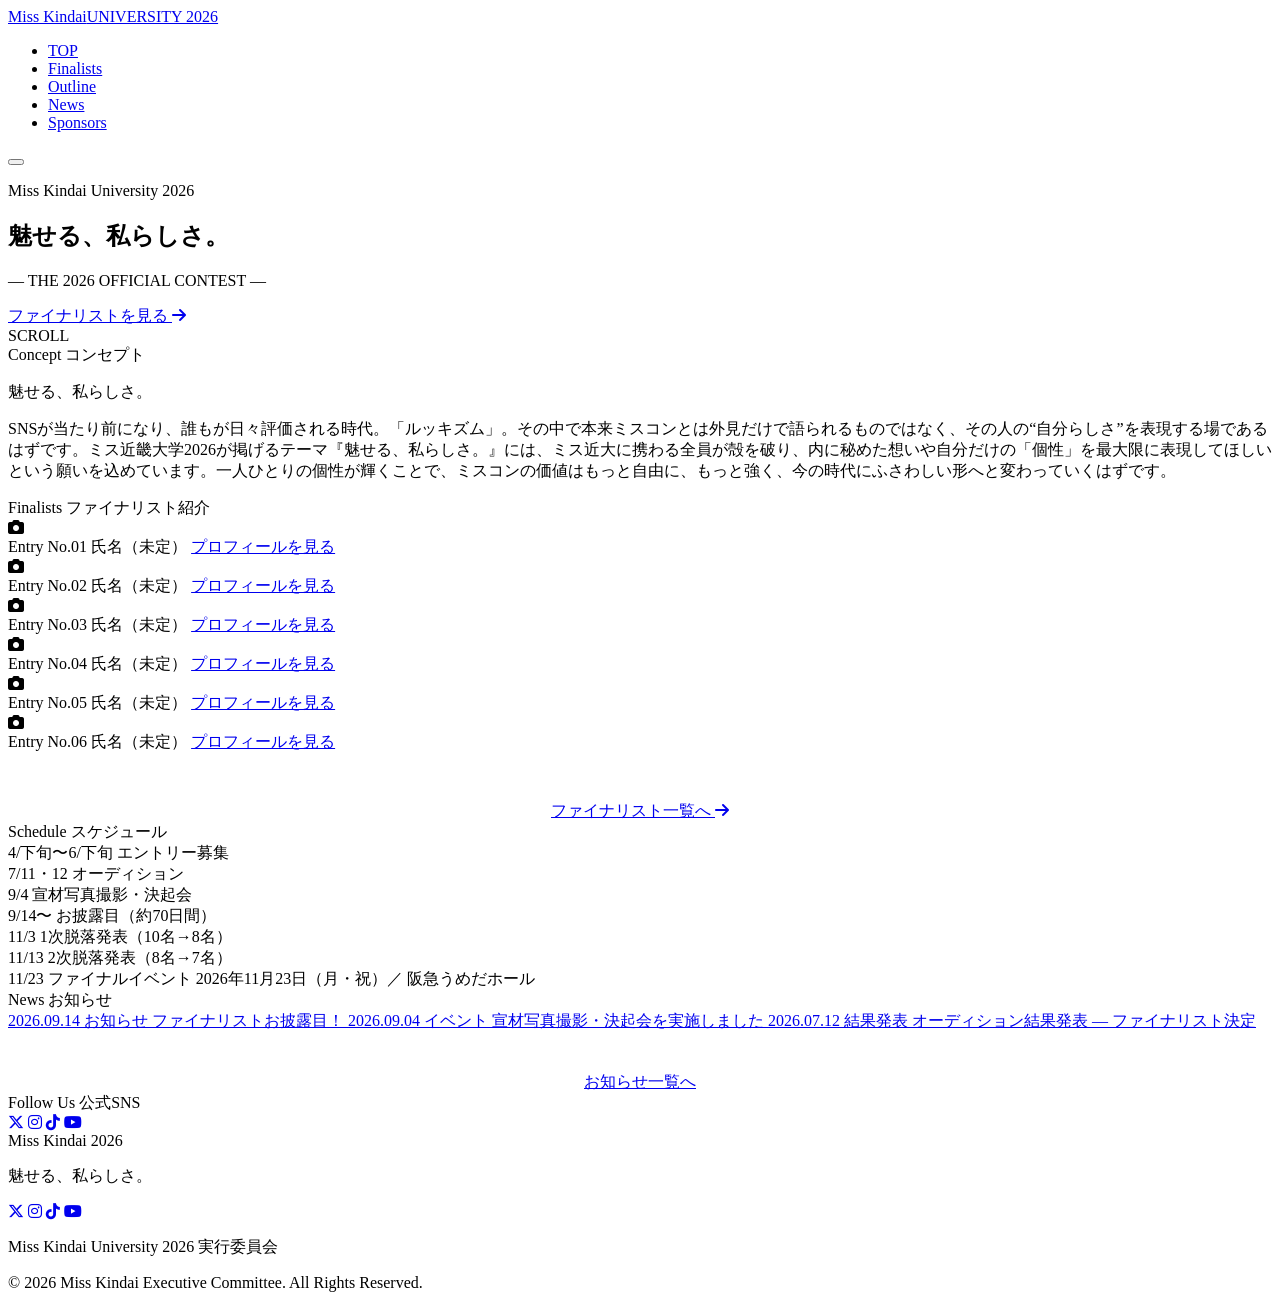
==== index.html @ e8363df0 "Add files via upload" ====
<!DOCTYPE html>
<html lang="ja">
<head>
  <meta charset="UTF-8">
  <meta name="viewport" content="width=device-width, initial-scale=1.0">
  <title>ミス近畿大学2026 | 魅せる、私らしさ。</title>
  <meta name="description" content="近畿大学公式ミスコンテスト。2026年11月23日、阪急うめだホール開催。">

  <!-- OGP -->
  <meta property="og:type" content="website">
  <meta property="og:title" content="ミス近畿大学2026 | 魅せる、私らしさ。">
  <meta property="og:description" content="近畿大学公式ミスコンテスト。2026年11月23日、阪急うめだホール開催。">
  <meta property="og:site_name" content="ミス近畿大学2026">
  <meta property="og:image" content="">
  <meta name="twitter:card" content="summary_large_image">

  <!-- Fonts -->
  <link rel="preconnect" href="https://fonts.googleapis.com">
  <link rel="preconnect" href="https://fonts.gstatic.com" crossorigin>
  <link href="https://fonts.googleapis.com/css2?family=Cormorant+Garamond:wght@500;600;700&family=Noto+Sans+JP:wght@400;500;600;700&display=swap" rel="stylesheet">
  <!-- Font Awesome -->
  <link rel="stylesheet" href="https://cdnjs.cloudflare.com/ajax/libs/font-awesome/6.5.1/css/all.min.css">
  <link rel="stylesheet" href="css/style.css">
</head>
<body>

  <!-- ===== Header ===== -->
  <header class="header" id="header">
    <div class="header__inner">
      <a href="index.html" class="logo">Miss Kindai<span>UNIVERSITY 2026</span></a>
      <nav class="nav" id="nav">
        <ul class="nav__list">
          <li><a href="index.html">TOP</a></li>
          <li><a href="finalists.html">Finalists</a></li>
          <li><a href="outline.html">Outline</a></li>
          <li><a href="news.html">News</a></li>
          <li><a href="sponsors.html">Sponsors</a></li>
        </ul>
      </nav>
      <button class="hamburger" id="hamburger" aria-label="メニュー">
        <span></span><span></span><span></span>
      </button>
    </div>
  </header>

  <!-- ===== Hero ===== -->
  <section class="hero">
    <div class="hero__bg"></div>
    <div class="hero__overlay"></div>
    <div class="hero__inner">
      <p class="hero__sub">Miss Kindai University 2026</p>
      <h1 class="hero__title">魅せる、私らしさ。</h1>
      <p class="hero__year">— THE 2026 OFFICIAL CONTEST —</p>
      <div class="hero__cta">
        <a href="finalists.html" class="btn btn--primary">ファイナリストを見る <i class="fa-solid fa-arrow-right"></i></a>
      </div>
    </div>
    <div class="hero__scroll">SCROLL</div>
  </section>

  <!-- ===== Concept ===== -->
  <section class="section concept" id="concept">
    <div class="container">
      <div class="section-head">
        <span class="en">Concept</span>
        <span class="ja">コンセプト</span>
      </div>
      <p class="concept__catch">魅せる、私らしさ。</p>
      <p class="concept__text">
        SNSが当たり前になり、誰もが日々評価される時代。「ルッキズム」。その中で本来ミスコンとは外見だけで語られるものではなく、その人の“自分らしさ”を表現する場であるはずです。ミス近畿大学2026が掲げるテーマ『魅せる、私らしさ。』には、ミス近大に携わる全員が殻を破り、内に秘めた想いや自分だけの「個性」を最大限に表現してほしいという願いを込めています。一人ひとりの個性が輝くことで、ミスコンの価値はもっと自由に、もっと強く、今の時代にふさわしい形へと変わっていくはずです。
      </p>
    </div>
  </section>

  <!-- ===== Finalists ===== -->
  <section class="section section--sub" id="finalists">
    <div class="container">
      <div class="section-head">
        <span class="en">Finalists</span>
        <span class="ja">ファイナリスト紹介</span>
      </div>
      <div class="cards cards--3">
        <!-- card x6 -->
        <article class="card">
          <div class="placeholder-img ratio-34"><i class="fa-solid fa-camera"></i></div>
          <div class="card__body">
            <span class="card__no">Entry No.01</span>
            <span class="card__name">氏名（未定）</span>
            <a href="profile.html" class="btn btn--ghost btn--sm">プロフィールを見る</a>
          </div>
        </article>
        <article class="card">
          <div class="placeholder-img ratio-34"><i class="fa-solid fa-camera"></i></div>
          <div class="card__body">
            <span class="card__no">Entry No.02</span>
            <span class="card__name">氏名（未定）</span>
            <a href="profile.html" class="btn btn--ghost btn--sm">プロフィールを見る</a>
          </div>
        </article>
        <article class="card">
          <div class="placeholder-img ratio-34"><i class="fa-solid fa-camera"></i></div>
          <div class="card__body">
            <span class="card__no">Entry No.03</span>
            <span class="card__name">氏名（未定）</span>
            <a href="profile.html" class="btn btn--ghost btn--sm">プロフィールを見る</a>
          </div>
        </article>
        <article class="card">
          <div class="placeholder-img ratio-34"><i class="fa-solid fa-camera"></i></div>
          <div class="card__body">
            <span class="card__no">Entry No.04</span>
            <span class="card__name">氏名（未定）</span>
            <a href="profile.html" class="btn btn--ghost btn--sm">プロフィールを見る</a>
          </div>
        </article>
        <article class="card">
          <div class="placeholder-img ratio-34"><i class="fa-solid fa-camera"></i></div>
          <div class="card__body">
            <span class="card__no">Entry No.05</span>
            <span class="card__name">氏名（未定）</span>
            <a href="profile.html" class="btn btn--ghost btn--sm">プロフィールを見る</a>
          </div>
        </article>
        <article class="card">
          <div class="placeholder-img ratio-34"><i class="fa-solid fa-camera"></i></div>
          <div class="card__body">
            <span class="card__no">Entry No.06</span>
            <span class="card__name">氏名（未定）</span>
            <a href="profile.html" class="btn btn--ghost btn--sm">プロフィールを見る</a>
          </div>
        </article>
      </div>
      <div style="text-align:center; margin-top:48px;">
        <a href="finalists.html" class="btn btn--primary">ファイナリスト一覧へ <i class="fa-solid fa-arrow-right"></i></a>
      </div>
    </div>
  </section>

  <!-- ===== Schedule ===== -->
  <section class="section" id="schedule">
    <div class="container">
      <div class="section-head">
        <span class="en">Schedule</span>
        <span class="ja">スケジュール</span>
      </div>
      <div class="schedule-list">
        <div class="schedule-item">
          <span class="schedule-item__date">4/下旬〜6/下旬</span>
          <span class="schedule-item__label">エントリー募集</span>
        </div>
        <div class="schedule-item">
          <span class="schedule-item__date">7/11・12</span>
          <span class="schedule-item__label">オーディション</span>
        </div>
        <div class="schedule-item">
          <span class="schedule-item__date">9/4</span>
          <span class="schedule-item__label">宣材写真撮影・決起会</span>
        </div>
        <div class="schedule-item">
          <span class="schedule-item__date">9/14〜</span>
          <span class="schedule-item__label">お披露目（約70日間）</span>
        </div>
        <div class="schedule-item">
          <span class="schedule-item__date">11/3</span>
          <span class="schedule-item__label">1次脱落発表（10名→8名）</span>
        </div>
        <div class="schedule-item">
          <span class="schedule-item__date">11/13</span>
          <span class="schedule-item__label">2次脱落発表（8名→7名）</span>
        </div>
        <div class="schedule-item is-final">
          <span class="schedule-item__date">11/23</span>
          <span class="schedule-item__label">ファイナルイベント
            <span class="schedule-item__place">2026年11月23日（月・祝）／ 阪急うめだホール</span>
          </span>
        </div>
      </div>
    </div>
  </section>

  <!-- ===== News ===== -->
  <section class="section section--sub" id="news">
    <div class="container">
      <div class="section-head">
        <span class="en">News</span>
        <span class="ja">お知らせ</span>
      </div>
      <div class="news-list">
        <a href="news.html" class="news-row">
          <span class="news-row__date">2026.09.14</span>
          <span class="badge badge--info">お知らせ</span>
          <span class="news-row__title">ファイナリストお披露目！</span>
        </a>
        <a href="news.html" class="news-row">
          <span class="news-row__date">2026.09.04</span>
          <span class="badge badge--event">イベント</span>
          <span class="news-row__title">宣材写真撮影・決起会を実施しました</span>
        </a>
        <a href="news.html" class="news-row">
          <span class="news-row__date">2026.07.12</span>
          <span class="badge badge--result">結果発表</span>
          <span class="news-row__title">オーディション結果発表 — ファイナリスト決定</span>
        </a>
      </div>
      <div style="text-align:center; margin-top:40px;">
        <a href="news.html" class="btn btn--ghost">お知らせ一覧へ</a>
      </div>
    </div>
  </section>

  <!-- ===== SNS ===== -->
  <section class="section" id="sns">
    <div class="container">
      <div class="section-head">
        <span class="en">Follow Us</span>
        <span class="ja">公式SNS</span>
      </div>
      <div class="sns-links">
        <a href="#" aria-label="X"><i class="fa-brands fa-x-twitter"></i></a>
        <a href="#" aria-label="Instagram"><i class="fa-brands fa-instagram"></i></a>
        <a href="#" aria-label="TikTok"><i class="fa-brands fa-tiktok"></i></a>
        <a href="#" aria-label="YouTube"><i class="fa-brands fa-youtube"></i></a>
      </div>
    </div>
  </section>

  <!-- ===== Footer ===== -->
  <footer class="footer">
    <div class="footer__logo">Miss Kindai 2026</div>
    <p class="footer__catch">魅せる、私らしさ。</p>
    <div class="footer__sns">
      <a href="#" aria-label="X"><i class="fa-brands fa-x-twitter"></i></a>
      <a href="#" aria-label="Instagram"><i class="fa-brands fa-instagram"></i></a>
      <a href="#" aria-label="TikTok"><i class="fa-brands fa-tiktok"></i></a>
      <a href="#" aria-label="YouTube"><i class="fa-brands fa-youtube"></i></a>
    </div>
    <p class="footer__org">Miss Kindai University 2026 実行委員会</p>
    <p class="footer__copy">© 2026 Miss Kindai Executive Committee. All Rights Reserved.</p>
  </footer>

  <script>
    // Sticky header background switch
    const header = document.getElementById('header');
    const onScroll = () => {
      if (window.scrollY > 60) header.classList.add('is-scrolled');
      else header.classList.remove('is-scrolled');
    };
    window.addEventListener('scroll', onScroll);
    onScroll();

    // Hamburger menu
    const hamburger = document.getElementById('hamburger');
    const nav = document.getElementById('nav');
    hamburger.addEventListener('click', () => {
      hamburger.classList.toggle('is-open');
      nav.classList.toggle('is-open');
    });
    nav.querySelectorAll('a').forEach(a => a.addEventListener('click', () => {
      hamburger.classList.remove('is-open');
      nav.classList.remove('is-open');
    }));
  </script>
</body>
</html>
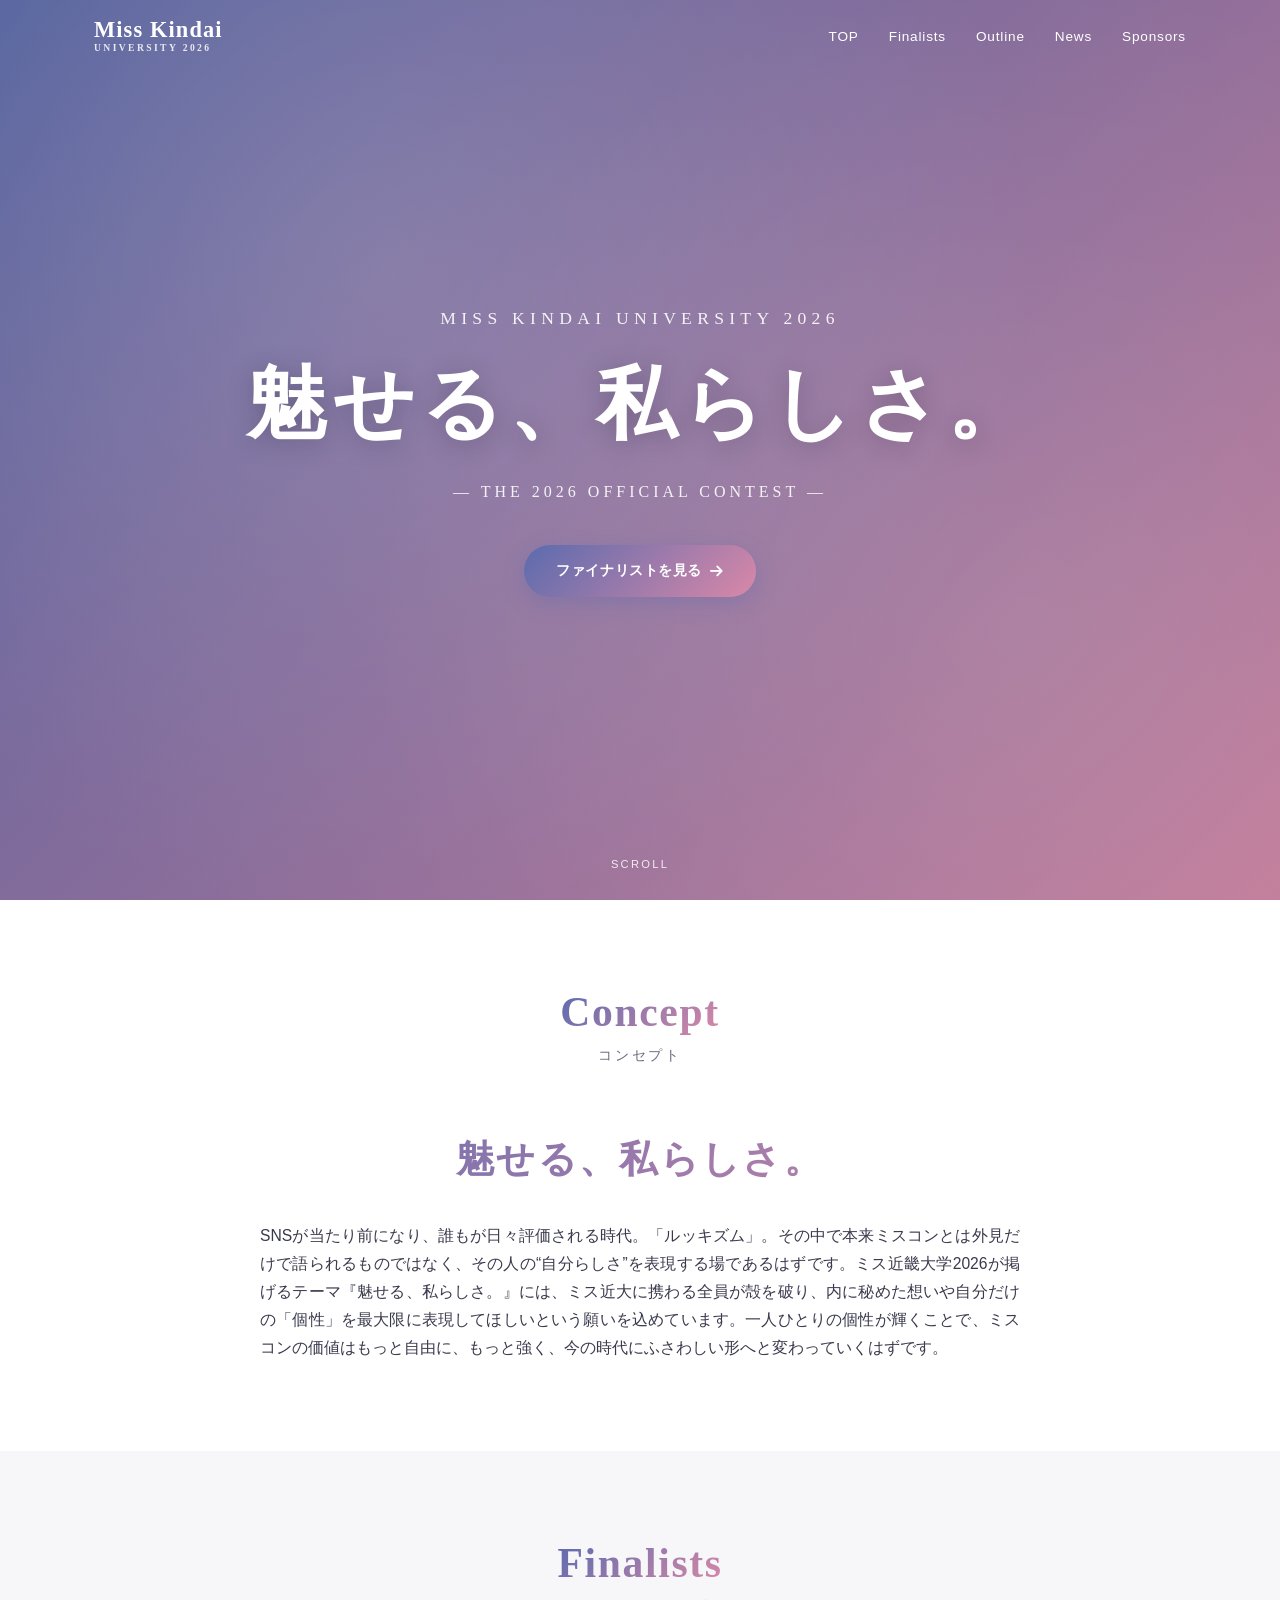
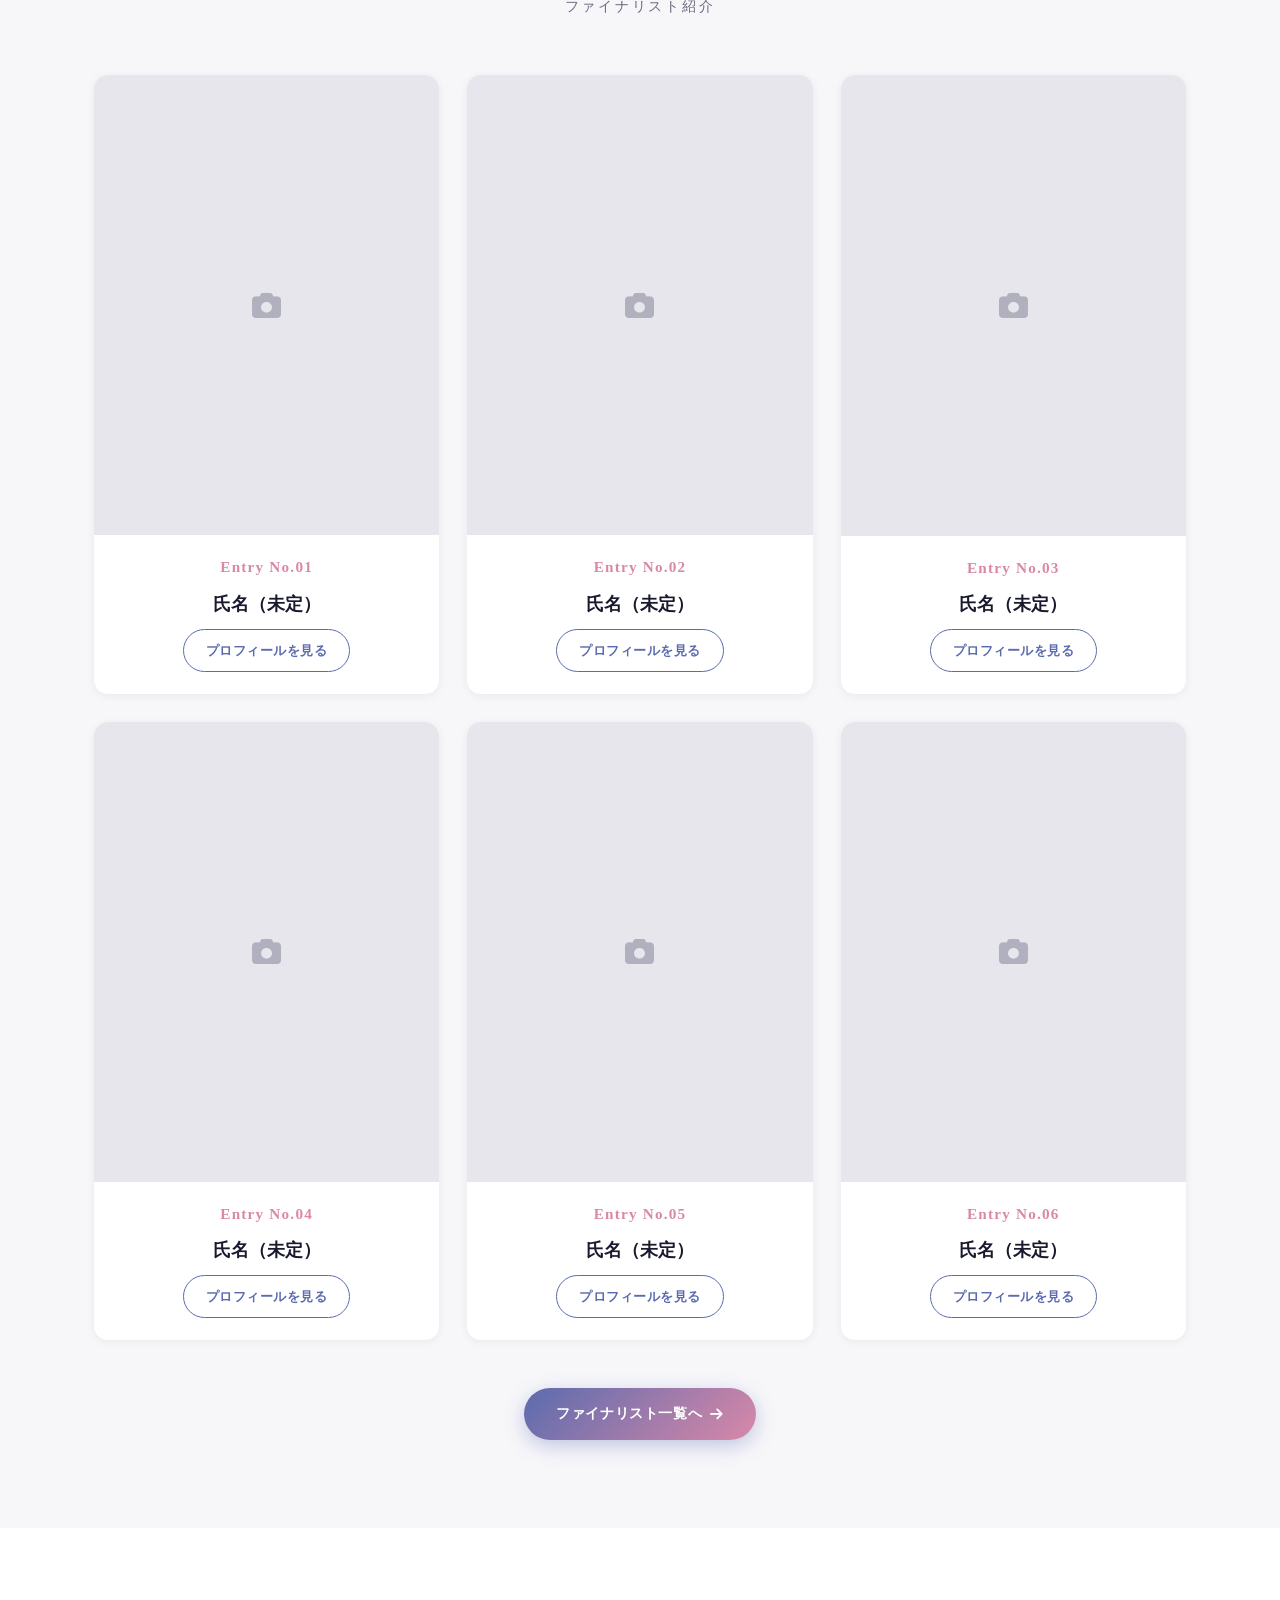
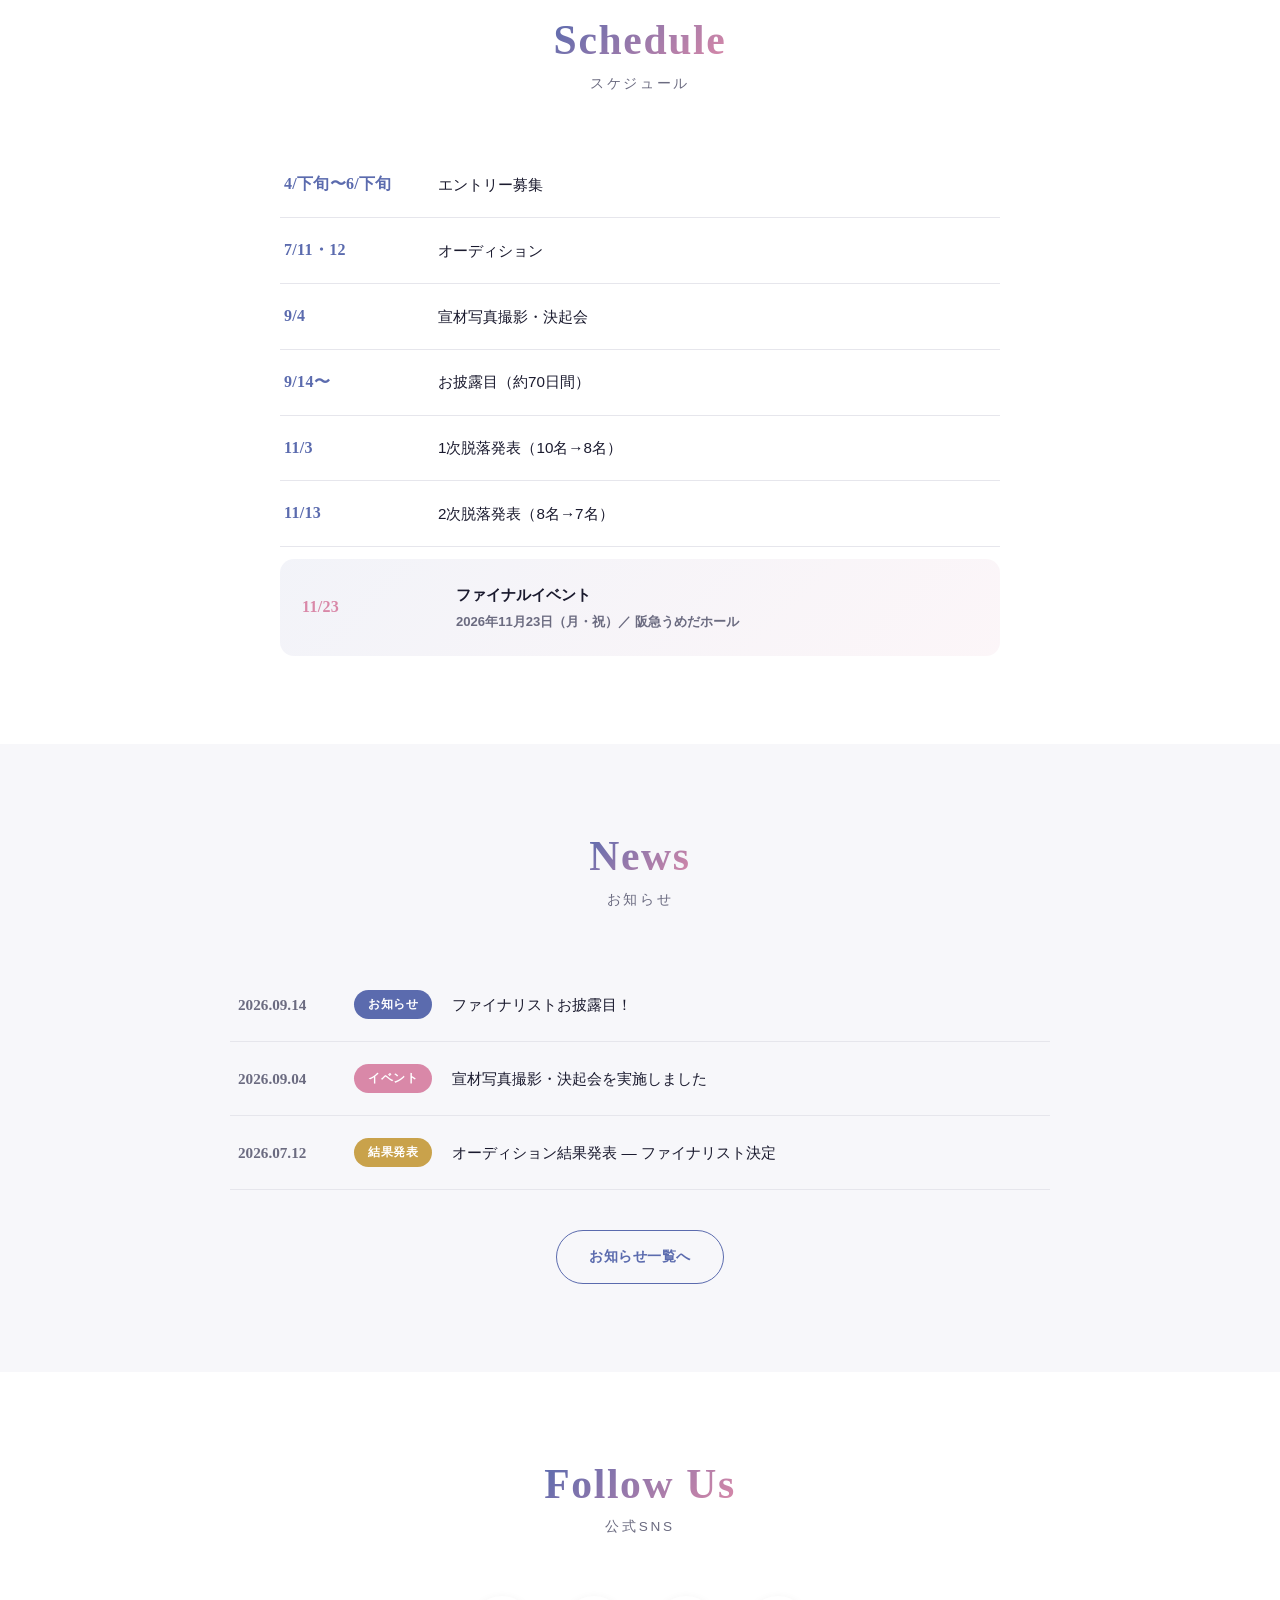
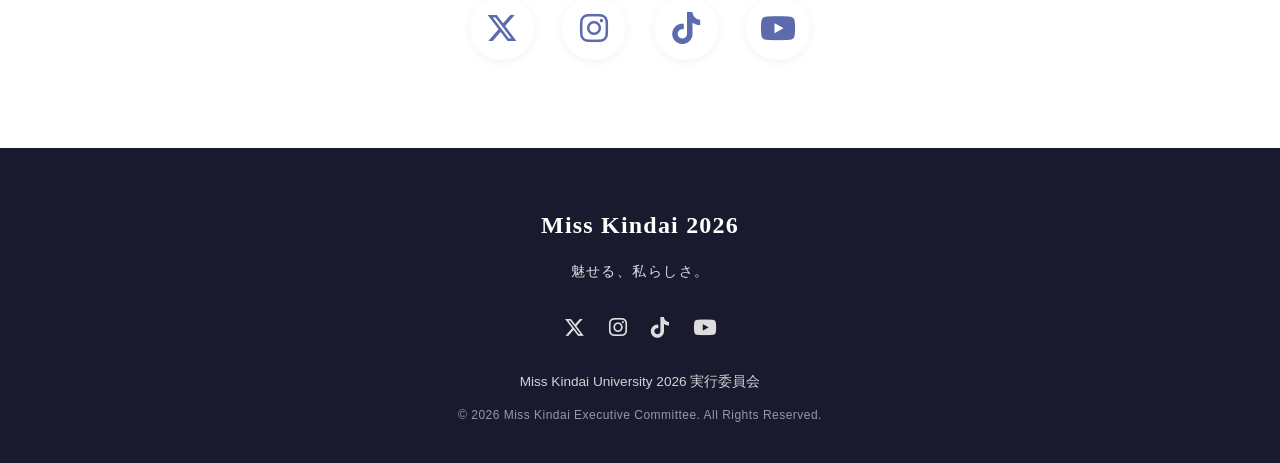
==== commit 6e4173c0: "Add files via upload" ====
--- a/index.html
+++ b/index.html
@@ -20,7 +20,7 @@
   <link href="https://fonts.googleapis.com/css2?family=Cormorant+Garamond:wght@500;600;700&family=Noto+Sans+JP:wght@400;500;600;700&display=swap" rel="stylesheet">
   <!-- Font Awesome -->
   <link rel="stylesheet" href="https://cdnjs.cloudflare.com/ajax/libs/font-awesome/6.5.1/css/all.min.css">
-  <link rel="stylesheet" href="css/style.css">
+  <link rel="stylesheet" href="style.css">
 </head>
 <body>
 
--- a/style.css
+++ b/style.css
@@ -0,0 +1,797 @@
+/* ============================================
+   Miss Kindai 2026 — Common Stylesheet
+   ============================================ */
+
+:root {
+  --blue: #5B6BAE;
+  --pink: #D988A8;
+  --white: #FFFFFF;
+  --bg-sub: #F7F7FA;
+  --text: #1A1A2E;
+  --text-light: #6B6B80;
+  --gold: #C9A24B;
+  --gradient: linear-gradient(135deg, #5B6BAE, #D988A8);
+  --shadow-sm: 0 2px 10px rgba(26, 26, 46, 0.06);
+  --shadow-md: 0 8px 30px rgba(26, 26, 46, 0.10);
+  --radius: 14px;
+  --header-h: 72px;
+  --maxw: 1140px;
+}
+
+/* ---------- Reset ---------- */
+* { margin: 0; padding: 0; box-sizing: border-box; }
+
+html { scroll-behavior: smooth; }
+
+body {
+  font-family: "Noto Sans JP", sans-serif;
+  color: var(--text);
+  background: var(--white);
+  line-height: 1.8;
+  -webkit-font-smoothing: antialiased;
+  overflow-x: hidden;
+}
+
+img { max-width: 100%; display: block; }
+
+a { color: inherit; text-decoration: none; }
+
+ul { list-style: none; }
+
+.serif {
+  font-family: "Cormorant Garamond", "Noto Sans JP", serif;
+}
+
+/* ---------- Layout helpers ---------- */
+.container {
+  width: 100%;
+  max-width: var(--maxw);
+  margin: 0 auto;
+  padding: 0 24px;
+}
+
+.section {
+  padding: 88px 0;
+}
+
+.section--sub { background: var(--bg-sub); }
+
+.section-head {
+  text-align: center;
+  margin-bottom: 56px;
+}
+
+.section-head .en {
+  font-family: "Cormorant Garamond", serif;
+  font-size: 2.6rem;
+  font-weight: 600;
+  letter-spacing: 0.04em;
+  background: var(--gradient);
+  -webkit-background-clip: text;
+  background-clip: text;
+  -webkit-text-fill-color: transparent;
+  line-height: 1.2;
+}
+
+.section-head .ja {
+  display: block;
+  font-size: 0.85rem;
+  letter-spacing: 0.2em;
+  color: var(--text-light);
+  margin-top: 6px;
+}
+
+/* ---------- Buttons ---------- */
+.btn {
+  display: inline-flex;
+  align-items: center;
+  gap: 8px;
+  padding: 13px 32px;
+  border-radius: 999px;
+  font-size: 0.9rem;
+  font-weight: 600;
+  letter-spacing: 0.04em;
+  cursor: pointer;
+  border: none;
+  transition: transform 0.25s ease, box-shadow 0.25s ease, opacity 0.25s ease;
+}
+
+.btn--primary {
+  background: var(--gradient);
+  color: #fff;
+  box-shadow: 0 6px 20px rgba(91, 107, 174, 0.35);
+}
+.btn--primary:hover { transform: translateY(-2px); box-shadow: 0 10px 26px rgba(217, 136, 168, 0.4); }
+
+.btn--ghost {
+  background: transparent;
+  color: var(--blue);
+  border: 1.5px solid var(--blue);
+}
+.btn--ghost:hover { background: var(--blue); color: #fff; }
+
+.btn--sm { padding: 9px 22px; font-size: 0.8rem; }
+
+/* ---------- Header ---------- */
+.header {
+  position: fixed;
+  inset: 0 0 auto 0;
+  height: var(--header-h);
+  display: flex;
+  align-items: center;
+  z-index: 100;
+  background: transparent;
+  transition: background 0.35s ease, box-shadow 0.35s ease;
+}
+
+.header__inner {
+  width: 100%;
+  max-width: var(--maxw);
+  margin: 0 auto;
+  padding: 0 24px;
+  display: flex;
+  align-items: center;
+  justify-content: space-between;
+}
+
+.logo {
+  font-family: "Cormorant Garamond", serif;
+  font-size: 1.4rem;
+  font-weight: 600;
+  letter-spacing: 0.05em;
+  color: #fff;
+  transition: color 0.35s ease;
+  line-height: 1.1;
+}
+.logo span { display: block; font-size: 0.6rem; letter-spacing: 0.25em; font-family: "Noto Sans JP"; opacity: 0.85; }
+
+.nav__list {
+  display: flex;
+  align-items: center;
+  gap: 30px;
+}
+
+.nav__list a {
+  font-size: 0.85rem;
+  font-weight: 500;
+  letter-spacing: 0.06em;
+  color: #fff;
+  position: relative;
+  transition: color 0.35s ease;
+}
+.nav__list a::after {
+  content: "";
+  position: absolute;
+  left: 0; bottom: -6px;
+  width: 0; height: 2px;
+  background: var(--gradient);
+  transition: width 0.3s ease;
+}
+.nav__list a:hover::after { width: 100%; }
+
+/* scrolled state — white background */
+.header.is-scrolled {
+  background: rgba(255, 255, 255, 0.96);
+  box-shadow: var(--shadow-sm);
+  backdrop-filter: blur(8px);
+}
+.header.is-scrolled .logo { color: var(--text); }
+.header.is-scrolled .nav__list a { color: var(--text); }
+.header.is-scrolled .hamburger span { background: var(--text); }
+
+/* on inner pages (no hero) header is always solid */
+.header--solid {
+  background: rgba(255, 255, 255, 0.96);
+  box-shadow: var(--shadow-sm);
+  backdrop-filter: blur(8px);
+}
+.header--solid .logo { color: var(--text); }
+.header--solid .nav__list a { color: var(--text); }
+.header--solid .hamburger span { background: var(--text); }
+
+/* Hamburger */
+.hamburger {
+  display: none;
+  flex-direction: column;
+  gap: 5px;
+  width: 30px;
+  height: 24px;
+  background: none;
+  border: none;
+  cursor: pointer;
+  justify-content: center;
+  z-index: 110;
+}
+.hamburger span {
+  display: block;
+  height: 2px;
+  width: 100%;
+  background: #fff;
+  border-radius: 2px;
+  transition: transform 0.3s ease, opacity 0.3s ease, background 0.35s ease;
+}
+.hamburger.is-open span:nth-child(1) { transform: translateY(7px) rotate(45deg); }
+.hamburger.is-open span:nth-child(2) { opacity: 0; }
+.hamburger.is-open span:nth-child(3) { transform: translateY(-7px) rotate(-45deg); }
+
+/* ---------- Hero ---------- */
+.hero {
+  position: relative;
+  min-height: 100vh;
+  display: flex;
+  align-items: center;
+  justify-content: center;
+  text-align: center;
+  color: #fff;
+  overflow: hidden;
+}
+.hero__bg {
+  position: absolute;
+  inset: 0;
+  background: var(--gradient);
+  z-index: -2;
+}
+/* placeholder overlay where a hero image can be dropped in */
+.hero__bg::after {
+  content: "";
+  position: absolute;
+  inset: 0;
+  background: radial-gradient(circle at 30% 30%, rgba(255,255,255,0.18), transparent 60%),
+              radial-gradient(circle at 80% 70%, rgba(255,255,255,0.12), transparent 55%);
+}
+.hero__overlay {
+  position: absolute;
+  inset: 0;
+  background: rgba(26, 26, 46, 0.12);
+  z-index: -1;
+}
+.hero__inner { padding: 0 24px; }
+.hero__sub {
+  font-family: "Cormorant Garamond", serif;
+  font-size: 1.1rem;
+  letter-spacing: 0.3em;
+  text-transform: uppercase;
+  opacity: 0.9;
+  margin-bottom: 18px;
+}
+.hero__title {
+  font-size: clamp(2.6rem, 8vw, 5rem);
+  font-weight: 700;
+  letter-spacing: 0.08em;
+  line-height: 1.3;
+  text-shadow: 0 4px 24px rgba(26,26,46,0.25);
+}
+.hero__year {
+  font-family: "Cormorant Garamond", serif;
+  font-size: 1rem;
+  letter-spacing: 0.25em;
+  margin-top: 22px;
+  opacity: 0.9;
+}
+.hero__cta { margin-top: 38px; }
+.hero__scroll {
+  position: absolute;
+  bottom: 26px;
+  left: 50%;
+  transform: translateX(-50%);
+  font-size: 0.7rem;
+  letter-spacing: 0.2em;
+  opacity: 0.85;
+  animation: float 2s ease-in-out infinite;
+}
+@keyframes float { 0%,100%{transform:translate(-50%,0);} 50%{transform:translate(-50%,8px);} }
+
+/* ---------- Page hero (inner pages) ---------- */
+.page-hero {
+  margin-top: var(--header-h);
+  padding: 70px 0 56px;
+  text-align: center;
+  background: var(--gradient);
+  color: #fff;
+}
+.page-hero h1 {
+  font-family: "Cormorant Garamond", serif;
+  font-size: clamp(2.4rem, 6vw, 3.4rem);
+  font-weight: 600;
+  letter-spacing: 0.05em;
+}
+.page-hero p {
+  font-size: 0.85rem;
+  letter-spacing: 0.2em;
+  margin-top: 8px;
+  opacity: 0.92;
+}
+
+/* ---------- Placeholder image ---------- */
+.placeholder-img {
+  background: #E6E6EC;
+  display: flex;
+  align-items: center;
+  justify-content: center;
+  color: #B0B0BE;
+  font-size: 1.8rem;
+  border-radius: var(--radius);
+  overflow: hidden;
+}
+.placeholder-img.ratio-34 { aspect-ratio: 3 / 4; }
+.placeholder-img.ratio-43 { aspect-ratio: 4 / 3; }
+.placeholder-img.ratio-169 { aspect-ratio: 16 / 9; }
+.placeholder-img.ratio-21 { aspect-ratio: 2 / 1; }
+
+/* ---------- Concept ---------- */
+.concept { text-align: center; }
+.concept__catch {
+  font-size: clamp(1.6rem, 4vw, 2.4rem);
+  font-weight: 700;
+  letter-spacing: 0.06em;
+  margin-bottom: 28px;
+  background: var(--gradient);
+  -webkit-background-clip: text;
+  background-clip: text;
+  -webkit-text-fill-color: transparent;
+}
+.concept__text {
+  max-width: 760px;
+  margin: 0 auto;
+  font-size: 0.98rem;
+  color: #3a3a4d;
+  text-align: justify;
+}
+
+/* ---------- Finalist cards grid ---------- */
+.cards {
+  display: grid;
+  gap: 28px;
+}
+.cards--3 { grid-template-columns: repeat(3, 1fr); }
+.cards--4 { grid-template-columns: repeat(4, 1fr); }
+
+.card {
+  background: #fff;
+  border-radius: var(--radius);
+  overflow: hidden;
+  box-shadow: var(--shadow-sm);
+  transition: transform 0.3s ease, box-shadow 0.3s ease;
+  display: flex;
+  flex-direction: column;
+}
+.card:hover { transform: translateY(-6px); box-shadow: var(--shadow-md); }
+.card .placeholder-img { border-radius: 0; }
+.card__body {
+  padding: 18px 18px 22px;
+  text-align: center;
+  display: flex;
+  flex-direction: column;
+  gap: 8px;
+  flex: 1;
+}
+.card__no {
+  font-family: "Cormorant Garamond", serif;
+  font-size: 0.95rem;
+  letter-spacing: 0.08em;
+  color: var(--pink);
+  font-weight: 600;
+}
+.card__name {
+  font-size: 1.1rem;
+  font-weight: 600;
+}
+.card__dept {
+  font-size: 0.8rem;
+  color: var(--text-light);
+}
+.card__sns {
+  display: flex;
+  justify-content: center;
+  gap: 16px;
+  font-size: 1rem;
+  color: var(--blue);
+  margin: 4px 0;
+}
+.card__sns a:hover { color: var(--pink); }
+.card .btn { margin-top: auto; align-self: center; }
+
+/* ---------- Schedule ---------- */
+.schedule-list {
+  max-width: 720px;
+  margin: 0 auto;
+}
+.schedule-item {
+  display: flex;
+  align-items: center;
+  gap: 24px;
+  padding: 18px 4px;
+  border-bottom: 1px solid #E6E6EC;
+}
+.schedule-item__date {
+  font-family: "Cormorant Garamond", serif;
+  font-weight: 600;
+  color: var(--blue);
+  flex: 0 0 130px;
+  font-size: 1rem;
+  letter-spacing: 0.02em;
+}
+.schedule-item__label { font-size: 0.95rem; }
+.schedule-item.is-final {
+  background: linear-gradient(135deg, rgba(91,107,174,0.08), rgba(217,136,168,0.08));
+  border-radius: var(--radius);
+  border-bottom: none;
+  padding: 22px;
+  margin-top: 12px;
+}
+.schedule-item.is-final .schedule-item__date { color: var(--pink); }
+.schedule-item.is-final .schedule-item__label { font-weight: 600; }
+.schedule-item__place {
+  display: block;
+  font-size: 0.82rem;
+  color: var(--text-light);
+  margin-top: 2px;
+}
+
+/* ---------- Timeline (outline) ---------- */
+.timeline {
+  max-width: 720px;
+  margin: 0 auto;
+  position: relative;
+  padding-left: 28px;
+}
+.timeline::before {
+  content: "";
+  position: absolute;
+  left: 7px; top: 6px; bottom: 6px;
+  width: 2px;
+  background: var(--gradient);
+}
+.timeline__item {
+  position: relative;
+  padding: 0 0 30px 24px;
+}
+.timeline__item::before {
+  content: "";
+  position: absolute;
+  left: -28px; top: 6px;
+  width: 16px; height: 16px;
+  border-radius: 50%;
+  background: #fff;
+  border: 3px solid var(--blue);
+}
+.timeline__item.is-final::before { border-color: var(--pink); background: var(--pink); }
+.timeline__date {
+  font-family: "Cormorant Garamond", serif;
+  font-weight: 600;
+  color: var(--blue);
+  font-size: 0.95rem;
+}
+.timeline__item.is-final .timeline__date { color: var(--pink); }
+.timeline__label { font-size: 0.95rem; }
+
+/* ---------- News list ---------- */
+.news-list { max-width: 820px; margin: 0 auto; }
+.news-row {
+  display: flex;
+  align-items: center;
+  gap: 20px;
+  padding: 22px 8px;
+  border-bottom: 1px solid #E6E6EC;
+  transition: background 0.25s ease;
+}
+.news-row:hover { background: var(--bg-sub); }
+.news-row__date {
+  font-family: "Cormorant Garamond", serif;
+  font-weight: 600;
+  color: var(--text-light);
+  flex: 0 0 96px;
+  font-size: 0.95rem;
+}
+.badge {
+  flex: 0 0 auto;
+  font-size: 0.72rem;
+  font-weight: 600;
+  letter-spacing: 0.05em;
+  padding: 4px 14px;
+  border-radius: 999px;
+  color: #fff;
+  white-space: nowrap;
+}
+.badge--info { background: var(--blue); }
+.badge--event { background: var(--pink); }
+.badge--result { background: var(--gold); }
+.news-row__title {
+  font-size: 0.95rem;
+  flex: 1;
+}
+.news-row:hover .news-row__title { color: var(--blue); }
+
+/* ---------- Info table ---------- */
+.info-table {
+  width: 100%;
+  max-width: 760px;
+  margin: 0 auto;
+  border-collapse: collapse;
+}
+.info-table th, .info-table td {
+  text-align: left;
+  padding: 18px 16px;
+  border-bottom: 1px solid #E6E6EC;
+  font-size: 0.95rem;
+}
+.info-table th {
+  width: 220px;
+  color: var(--blue);
+  font-weight: 600;
+  letter-spacing: 0.04em;
+}
+
+/* ---------- Judging cards ---------- */
+.judge-grid {
+  display: grid;
+  grid-template-columns: repeat(5, 1fr);
+  gap: 18px;
+}
+.judge-card {
+  background: #fff;
+  border-radius: var(--radius);
+  padding: 28px 16px;
+  text-align: center;
+  box-shadow: var(--shadow-sm);
+  transition: transform 0.3s ease;
+}
+.judge-card:hover { transform: translateY(-5px); }
+.judge-card__icon {
+  font-size: 1.8rem;
+  background: var(--gradient);
+  -webkit-background-clip: text;
+  background-clip: text;
+  -webkit-text-fill-color: transparent;
+  margin-bottom: 12px;
+}
+.judge-card__pct {
+  font-family: "Cormorant Garamond", serif;
+  font-size: 1.6rem;
+  font-weight: 700;
+  color: var(--pink);
+}
+.judge-card__title { font-size: 0.9rem; font-weight: 600; margin: 6px 0; }
+.judge-card__desc { font-size: 0.78rem; color: var(--text-light); }
+
+.note-box {
+  max-width: 760px;
+  margin: 36px auto 0;
+  background: linear-gradient(135deg, rgba(91,107,174,0.07), rgba(217,136,168,0.07));
+  border-left: 4px solid var(--pink);
+  border-radius: 10px;
+  padding: 22px 26px;
+  font-size: 0.9rem;
+}
+.note-box strong { color: var(--blue); }
+
+/* ---------- Support cards ---------- */
+.support-grid {
+  display: grid;
+  grid-template-columns: repeat(3, 1fr);
+  gap: 24px;
+}
+.support-card {
+  background: #fff;
+  border-radius: var(--radius);
+  padding: 32px 24px;
+  text-align: center;
+  box-shadow: var(--shadow-sm);
+}
+.support-card__icon {
+  font-size: 2rem;
+  color: var(--pink);
+  margin-bottom: 14px;
+}
+.support-card h3 { font-size: 1.05rem; margin-bottom: 10px; }
+.support-card p { font-size: 0.85rem; color: var(--text-light); }
+
+/* ---------- Profile page ---------- */
+.profile-grid {
+  display: grid;
+  grid-template-columns: 1fr 1.2fr;
+  gap: 48px;
+  align-items: start;
+}
+.profile-photos { display: flex; flex-direction: column; gap: 14px; }
+.profile-photos__sub {
+  display: grid;
+  grid-template-columns: repeat(3, 1fr);
+  gap: 14px;
+}
+.profile-info__no {
+  font-family: "Cormorant Garamond", serif;
+  font-size: 1.2rem;
+  color: var(--pink);
+  font-weight: 600;
+  letter-spacing: 0.08em;
+}
+.profile-info__name {
+  font-family: "Cormorant Garamond", serif;
+  font-size: 2.6rem;
+  font-weight: 600;
+  line-height: 1.2;
+  margin: 4px 0 24px;
+}
+.profile-table { width: 100%; border-collapse: collapse; margin-bottom: 28px; }
+.profile-table th, .profile-table td {
+  text-align: left;
+  padding: 12px 10px;
+  border-bottom: 1px solid #E6E6EC;
+  font-size: 0.9rem;
+}
+.profile-table th { width: 110px; color: var(--blue); font-weight: 600; }
+.profile-block { margin-bottom: 24px; }
+.profile-block h3 {
+  font-size: 0.95rem;
+  color: var(--blue);
+  margin-bottom: 8px;
+  padding-left: 12px;
+  border-left: 3px solid var(--pink);
+}
+.profile-block p { font-size: 0.9rem; color: #3a3a4d; }
+.profile-sns {
+  display: flex;
+  gap: 20px;
+  font-size: 1.3rem;
+  color: var(--blue);
+  margin-bottom: 28px;
+}
+.profile-sns a:hover { color: var(--pink); }
+.back-link {
+  display: inline-block;
+  margin-top: 40px;
+  font-size: 0.9rem;
+  color: var(--blue);
+  font-weight: 500;
+}
+.back-link:hover { color: var(--pink); }
+
+/* ---------- Sponsors ---------- */
+.sponsor-intro {
+  max-width: 720px;
+  margin: 0 auto 56px;
+  text-align: center;
+  font-size: 0.96rem;
+  color: #3a3a4d;
+}
+.sponsor-grid {
+  display: grid;
+  grid-template-columns: repeat(3, 1fr);
+  gap: 28px;
+}
+.sponsor-item { text-align: center; }
+.sponsor-item .placeholder-img { margin-bottom: 12px; }
+.sponsor-item__name { font-size: 0.9rem; color: var(--text-light); font-weight: 500; }
+
+.recruit-grid {
+  display: grid;
+  grid-template-columns: repeat(3, 1fr);
+  gap: 24px;
+  margin-top: 12px;
+}
+.recruit-card {
+  background: #fff;
+  border-radius: var(--radius);
+  padding: 30px 24px;
+  text-align: center;
+  box-shadow: var(--shadow-sm);
+}
+.recruit-card__icon { font-size: 1.8rem; color: var(--blue); margin-bottom: 12px; }
+.recruit-card h3 { font-size: 1rem; margin-bottom: 8px; }
+.recruit-card p { font-size: 0.83rem; color: var(--text-light); }
+.recruit-contact {
+  text-align: center;
+  margin-top: 40px;
+  font-size: 0.95rem;
+}
+.recruit-contact a { color: var(--blue); font-weight: 600; }
+
+/* ---------- SNS section ---------- */
+.sns-links {
+  display: flex;
+  justify-content: center;
+  gap: 28px;
+  font-size: 2rem;
+}
+.sns-links a {
+  width: 64px; height: 64px;
+  border-radius: 50%;
+  display: flex;
+  align-items: center;
+  justify-content: center;
+  background: #fff;
+  color: var(--blue);
+  box-shadow: var(--shadow-sm);
+  transition: transform 0.3s ease, color 0.3s ease, background 0.3s ease;
+}
+.sns-links a:hover {
+  transform: translateY(-4px);
+  background: var(--gradient);
+  color: #fff;
+}
+
+/* ---------- Footer ---------- */
+.footer {
+  background: var(--text);
+  color: #fff;
+  text-align: center;
+  padding: 56px 24px 36px;
+}
+.footer__logo {
+  font-family: "Cormorant Garamond", serif;
+  font-size: 1.5rem;
+  font-weight: 600;
+  letter-spacing: 0.05em;
+}
+.footer__catch {
+  font-size: 0.9rem;
+  letter-spacing: 0.1em;
+  opacity: 0.85;
+  margin: 12px 0 24px;
+}
+.footer__sns {
+  display: flex;
+  justify-content: center;
+  gap: 24px;
+  font-size: 1.3rem;
+  margin-bottom: 24px;
+}
+.footer__sns a { opacity: 0.85; transition: opacity 0.25s ease, color 0.25s ease; }
+.footer__sns a:hover { opacity: 1; color: var(--pink); }
+.footer__org { font-size: 0.85rem; opacity: 0.8; }
+.footer__copy {
+  font-size: 0.75rem;
+  opacity: 0.55;
+  margin-top: 10px;
+  letter-spacing: 0.04em;
+}
+
+/* ============================================
+   Responsive
+   ============================================ */
+@media (max-width: 920px) {
+  .cards--4 { grid-template-columns: repeat(2, 1fr); }
+  .judge-grid { grid-template-columns: repeat(2, 1fr); }
+  .support-grid, .recruit-grid, .sponsor-grid { grid-template-columns: repeat(2, 1fr); }
+  .profile-grid { grid-template-columns: 1fr; gap: 32px; }
+}
+
+@media (max-width: 768px) {
+  .section { padding: 60px 0; }
+  .section-head .en { font-size: 2.1rem; }
+
+  /* mobile nav */
+  .hamburger { display: flex; }
+  .nav {
+    position: fixed;
+    inset: 0;
+    background: rgba(255, 255, 255, 0.98);
+    backdrop-filter: blur(10px);
+    transform: translateX(100%);
+    transition: transform 0.35s ease;
+    display: flex;
+    align-items: center;
+    justify-content: center;
+  }
+  .nav.is-open { transform: translateX(0); }
+  .nav__list {
+    flex-direction: column;
+    gap: 28px;
+  }
+  .nav__list a { color: var(--text) !important; font-size: 1.05rem; }
+}
+
+@media (max-width: 560px) {
+  .cards--3, .cards--4 { grid-template-columns: 1fr; }
+  .judge-grid { grid-template-columns: 1fr; }
+  .support-grid, .recruit-grid, .sponsor-grid { grid-template-columns: 1fr; }
+  .profile-photos__sub { grid-template-columns: repeat(3, 1fr); }
+  .schedule-item { flex-direction: column; align-items: flex-start; gap: 4px; }
+  .schedule-item__date { flex-basis: auto; }
+  .news-row { flex-wrap: wrap; gap: 10px; }
+  .news-row__date { flex-basis: auto; }
+  .news-row__title { flex-basis: 100%; }
+  .info-table th { width: 130px; }
+  .container { padding: 0 18px; }
+}
